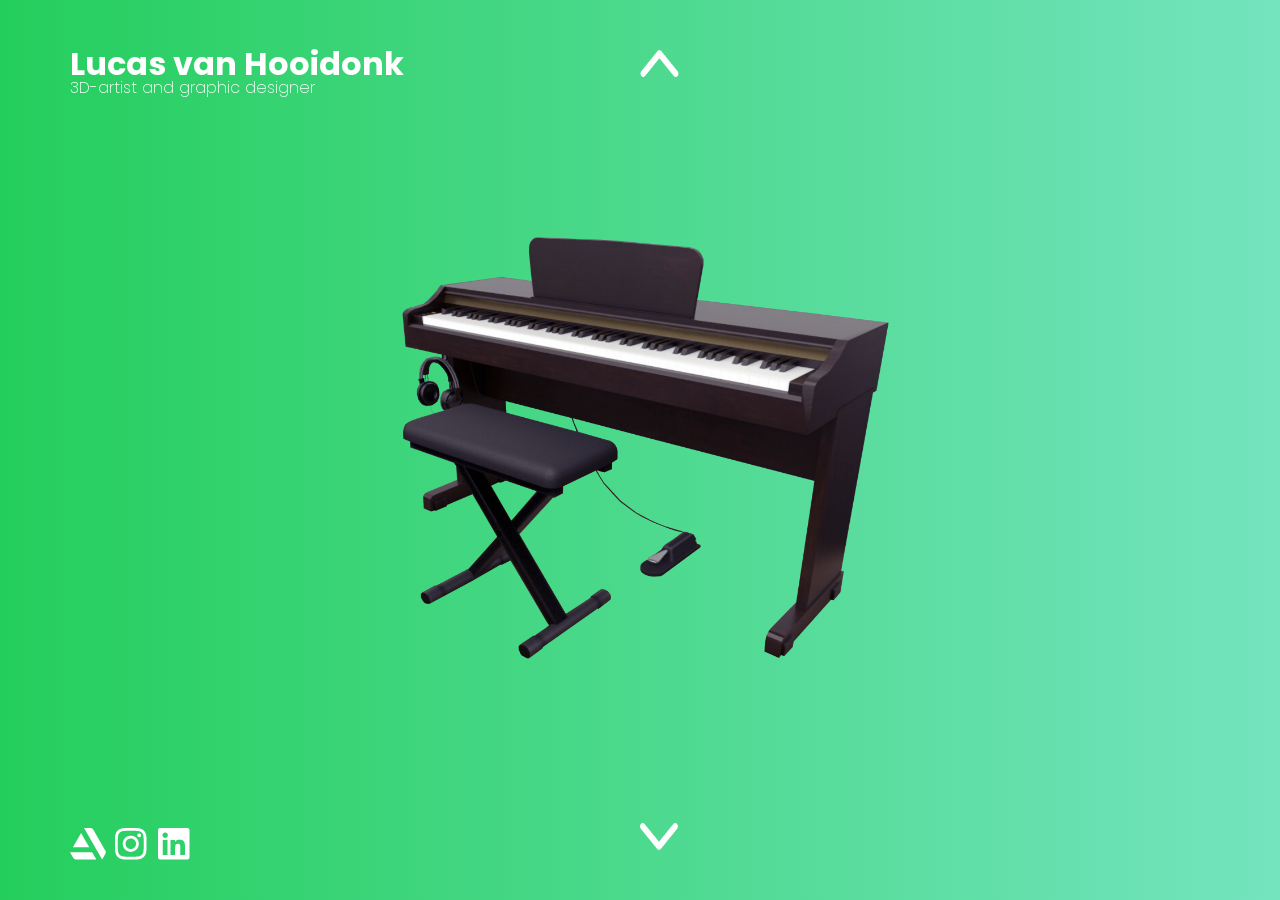
==== index.html @ cac7ad4a "Add files via upload" ====
<!DOCTYPE html>
<html lang="en">
<head>
    <meta charset="UTF-8">
    <meta name="viewport" content="width=device-width, initial-scale=1.0">
    <link rel="stylesheet" href="main.css" >
    <link rel="preconnect" href="https://fonts.googleapis.com">
    <link rel="preconnect" href="https://fonts.gstatic.com" crossorigin>
    <link href="https://fonts.googleapis.com/css2?family=Poppins:ital,wght@0,100;0,200;0,300;0,400;0,500;0,600;0,700;0,800;0,900;1,100;1,200;1,300;1,400;1,500;1,600;1,700;1,800;1,900&display=swap" rel="stylesheet">  
    <title> Portfolio </title>
</head>
<body>
    <div class="outer-wrapper">
        <div class="wrapper">
            <div class="slide one-3d"></div>
                <div id="parallax-3d"></div>
                <h1 class="title-3d">Lucas van Hooidonk</h1>
                <h2 class="subtext-3d">3D-artist and graphic designer</h2>
                <h1 class="catagorie-title-3d">3D-ART</h1>
                <script src="script.js"></script>   
            <div class="slide two-3d"></div>
            <div class="slide three-3d"></div>
            <div class="slide four-3d"></div>
        </div>
    </div>
    <a href="https://www.artstation.com/lucasvhooi">
        <img class="icon1" src="images/artstation-icon.png" alt="artstation-icon">
    </a> 
    <a href="https://www.instagram.com/lucasvhooi/">   
        <img class="icon2" src="images/instagram-icon.png" alt="instagram-icon">
    </a>
    <a href="https://www.linkedin.com/in/lucas-van-hooidonk-1b5964143">
        <img class="icon3" src="images/linkedin-icon.png" alt="linkedin-icon">
    </a>
    <a href="themonkeyco.html">
        <img class="navigation-but-top" src="images/arrow-icon.png" alt="arrow-icon">
    </a>
    <a href="graphic-design.html">
        <img class="navigation-but-bot" src="images/arrow-icon.png" alt="arrow-icon">
    </a>
</body>
---- main.css ----
/* ALL PAGES */
*{
    margin: 0 auto;
    padding: 0%;
}
::-webkit-scrollbar {
    position: relative;
    width: 10px;
    overflow-x: scroll;
  }
::-webkit-scrollbar-thumb {
    background: rgb(255, 255, 255);
    overflow-x: scroll;
  } 
::-webkit-scrollbar-thumb:hover {
    background: rgb(219, 219, 219);
    overflow-x: scroll;
  }
.icon1{
    position: absolute;
    bottom: 40px;
    left: 70px;
    animation: nav-load 400ms;
}
.icon2{
    position: absolute;
    bottom: 40px;
    left: 115px;
    animation: nav-load 400ms;
}
.icon3{
    position: absolute;
    bottom: 40px;
    left: 158px;
    animation: nav-load 400ms;
}
.navigation-but-top{
    margin-left: 50%;
    margin-top: 50px;
    position: absolute;
    width: 3%;
    height: 3%;
    transform: rotate(180deg);
}
.navigation-but-bot{
    margin-left: 50%;
    bottom: 50px;
    position: absolute;
    width: 3%;
    height: 3%;
}
.navigation-but-bot:hover{
    width: 3.5%;
    height: 3.5%;
}
.navigation-but-top:hover{
    width: 3.5%;
    height: 3.5%;
}
.wrapper{
    display: flex;
    flex-direction: row;
    width: 400vw;
    transform: rotate(90deg) translateY(-100vh);
    transform-origin: top left;
}
.outer-wrapper{
    width: 100vh;
    height: 100vw;
    transform: rotate(-90deg) translateX(-100vh);
    transform-origin: top left;
    overflow-y: scroll;
    overflow-x: hidden;
    position: absolute;
    scrollbar-width: none;
    -ms-overflow-style: none;
}
.slide{
    width: 100vw;
    height: 100vh;
}




/* THE MONKEY CO PAGE */
.one-tmc{
    background-image: linear-gradient(270deg, #ca74e4,#8A44D1);
}
.two-tmc{
    background-image: linear-gradient(270deg, #74e4d1,#ca74e4);
}
.three-tmc{
    background-image: linear-gradient(270deg, #8A44D1,#74e4d1);
}
.four-tmc{
    background-image: linear-gradient(270deg, #000000,#8A44D1);
}
h1.catagorie-title-tmc{
    align-items: center;
    position: absolute;
    color: white;
    font-size: 100px;
    z-index: 1;
    font-weight: 700;
    font-family: 'Poppins', sans-serif;
    transform: rotate(270deg);
    margin-top: 400px;
    margin-left: 1400px;
    animation: nav-side-load 1000ms;  
}
h1.title-tmc{
    margin-top: 40px;
    margin-left: 70px;
    z-index: 1;
    font-family: 'Poppins', sans-serif;
    color: white;
    position: absolute;
    animation: nav-load 400ms;
}
h2.subtext-tmc{
    margin-top: 75px;
    margin-left: 70px;
    z-index: 1;
    font-weight: 200;
    font-size: medium;
    font-family: 'Poppins', sans-serif;
    color: white;
    position: absolute;
    animation: nav-load 400ms;
}

#parallax-tmc{
   position: absolute;
   width: 25%;
   height: 100vh;
   background-image: url(images/tmcphoto.png);
   background-size: 450px;
   background-repeat: no-repeat;
   background-position: center;
   background-position: 50% 50%;
   animation: slide-in 500ms;
}

::-webkit-scrollbar-track {
    background-image: linear-gradient(0deg, #ca74e4,#8A44D1);
    overflow-x: scroll;
}

/* 3D-ART */
.one-3d{
    background-image: linear-gradient(270deg, #74e4bf,#24ce5c);
}
.two-3d{
    background-image: linear-gradient(270deg, #d9e474,#74e4bf);
}
.three-3d{
    background-image: linear-gradient(270deg, #4492d1,#d9e474);
}
.four-3d{
    background-image: linear-gradient(270deg, #000000,#4492d1);
}


h1.catagorie-title-3d{
    align-items: center;
    position: absolute;
    color: white;
    font-size: 100px;
    z-index: 1;
    font-weight: 700;
    font-family: 'Poppins', sans-serif;
    transform: rotate(270deg);
    margin-top: 400px;
    margin-left: 1650px;
    animation: nav-side-load 1000ms;  
}
h1.title-3d{
    margin-top: 40px;
    margin-left: 70px;
    z-index: 1;
    font-family: 'Poppins', sans-serif;
    color: white;
    position: absolute;
    animation: nav-load 400ms;
}
h2.subtext-3d{
    margin-top: 75px;
    margin-left: 70px;
    z-index: 1;
    font-weight: 200;
    font-size: medium;
    font-family: 'Poppins', sans-serif;
    color: white;
    position: absolute;
    animation: nav-load 400ms;
}

#parallax-3d{
   position: absolute;
   width: 25%;
   height: 100vh;
   background-image: url(images/pianomodel.png);
   background-size: 550px;
   background-repeat: no-repeat;
   background-position: center;
   background-position: 50% 50%;
   animation: slide-in 500ms;
}

/* GRAPHIC DESIGN */
.one-grd{
    background-image: linear-gradient(270deg, #ffc17a,#d47902);
}
.two-grd{
    background-image: linear-gradient(270deg, #e47474,#ffc17a);
}
.three-grd{
    background-image: linear-gradient(270deg, #c94242,#e47474);
}
.four-grd{
    background-image: linear-gradient(270deg, #000000,#c94242);
}
h1.catagorie-title-grd{
    align-items: center;
    position: absolute;
    color: white;
    font-size: 100px;
    z-index: 1;
    font-weight: 700;
    font-family: 'Poppins', sans-serif;
    transform: rotate(270deg);
    margin-top: 400px;
    margin-left: 1410px;
    animation: nav-side-load 1000ms;  
}
h1.title-grd{
    margin-top: 40px;
    margin-left: 70px;
    z-index: 1;
    font-family: 'Poppins', sans-serif;
    color: white;
    position: absolute;
    animation: nav-load 400ms;
}
h2.subtext-grd{
    margin-top: 75px;
    margin-left: 70px;
    z-index: 1;
    font-weight: 200;
    font-size: medium;
    font-family: 'Poppins', sans-serif;
    color: white;
    position: absolute;
    animation: nav-load 400ms;
}

#parallax-grd{
   position: absolute;
   width: 25%;
   height: 100vh;
   background-image: url(images/graphicdesign.png);
   background-size: 450px;
   background-repeat: no-repeat;
   background-position: center;
   background-position: 50% 50%;
   animation: slide-in 500ms;
}

/* PHOTOGRAPHY */
/* .one-pht{
    background-image: linear-gradient(270deg, #9debff,#27a39d);
}
.two-pht{
    background-image: linear-gradient(270deg, #e474b5,#9debff);
}
.three-pht{
    background-image: linear-gradient(270deg, #4d44d1,#e474b5);
}
.four-pht{
    background-image: linear-gradient(270deg, #000000,#4d44d1);
} */
.one-pht{
    background-color: #cc1f1f;
}
.two-pht{
    background-color: #0fbd2c;
}
.three-pht{
    background-color: #127391;
}
.four-pht{
    background-color: #b8205a;
}
h1.catagorie-title-pht{

    position: absolute;
    color: white;
    font-size: 100px;
    z-index: 1;
    font-weight: 700;
    font-family: 'Poppins', sans-serif;
    transform: rotate(270deg);
    margin-top: 5%;
    margin-left: 19%;
    animation: nav-side-load 1000ms;  
}
h1.title-pht{
    margin-top: 40px;
    margin-left: 70px;
    z-index: 1;
    font-family: 'Poppins', sans-serif;
    color: white;
    position: absolute;
    animation: nav-load 400ms;
}
h2.subtext-pht{
    margin-top: 75px;
    margin-left: 70px;
    z-index: 1;
    font-weight: 200;
    font-size: medium;
    font-family: 'Poppins', sans-serif;
    color: white;
    position: absolute;
    animation: nav-load 400ms;
}

#parallax-pht{
   position: absolute;
   width: 23%;
   height: 100vh;
   background-image: url(images/camera.png);
   background-size: 450px;
   background-repeat: no-repeat;
   background-position: center;
   animation: slide-in 500ms;

}

p.centercontent{
    justify-content: center;
    position: absolute;
    left: 50%;
    top: 50%;
}






/* ANIMATIONS */
@keyframes nav-load{
    0%{
        transform: translateY(-100%);
    }
}

@keyframes nav-side-load{
    0%{
        transform: translateX(100%);
    }
}

@keyframes slide-in{
    0%{
        transform: translateY(-80vh);
    }

    100%{
        transform: translateY(0vh);
    }
}
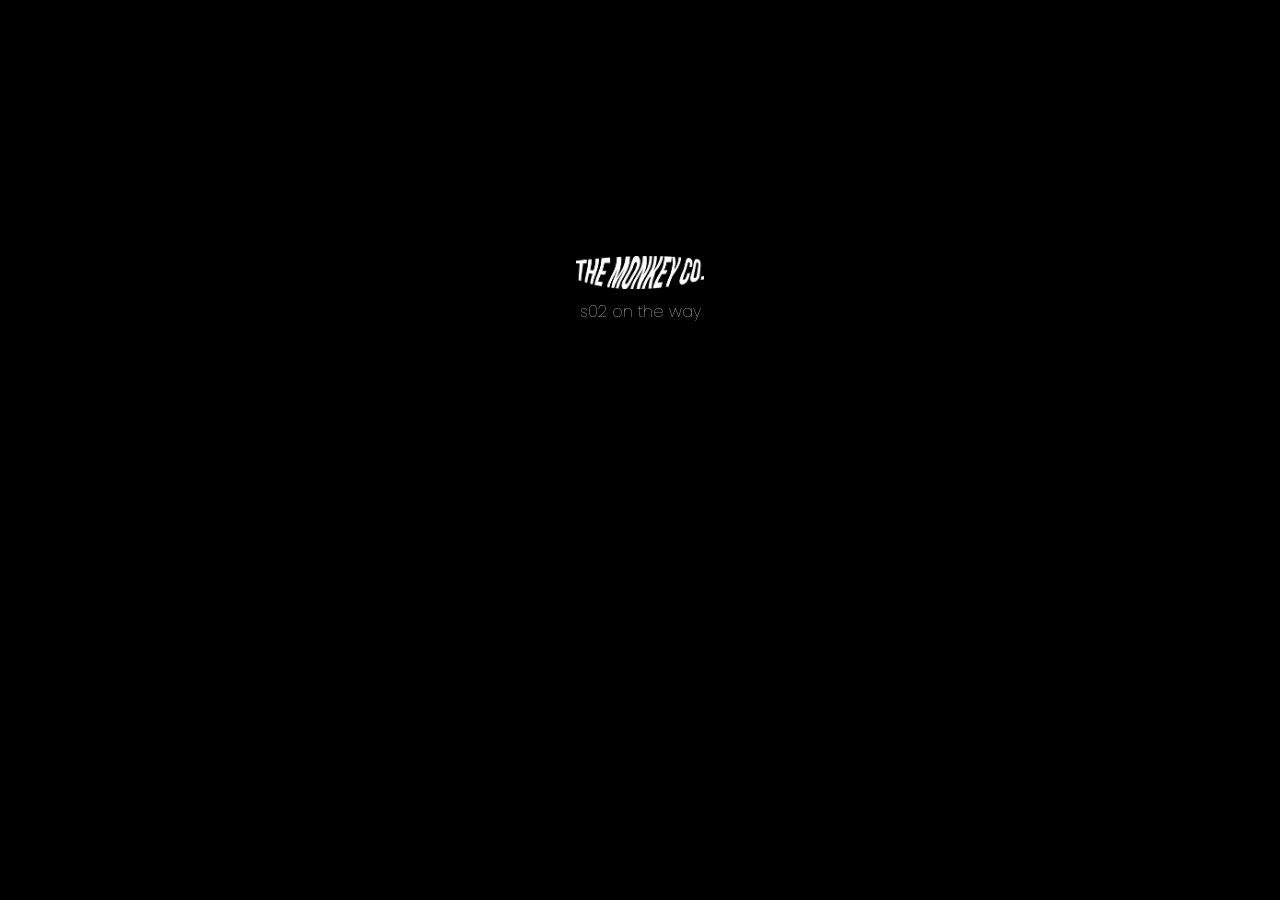
==== commit 196d7dc0: "Add files via upload" ====
--- a/index.html
+++ b/index.html
@@ -2,40 +2,17 @@
 <html lang="en">
 <head>
     <meta charset="UTF-8">
+    <meta http-equiv="X-UA-Compatible" content="IE=edge">
     <meta name="viewport" content="width=device-width, initial-scale=1.0">
     <link rel="stylesheet" href="main.css" >
     <link rel="preconnect" href="https://fonts.googleapis.com">
     <link rel="preconnect" href="https://fonts.gstatic.com" crossorigin>
     <link href="https://fonts.googleapis.com/css2?family=Poppins:ital,wght@0,100;0,200;0,300;0,400;0,500;0,600;0,700;0,800;0,900;1,100;1,200;1,300;1,400;1,500;1,600;1,700;1,800;1,900&display=swap" rel="stylesheet">  
-    <title> Portfolio </title>
+    <title>Comming soon</title>
 </head>
 <body>
-    <div class="outer-wrapper">
-        <div class="wrapper">
-            <div class="slide one-3d"></div>
-                <div id="parallax-3d"></div>
-                <h1 class="title-3d">Lucas van Hooidonk</h1>
-                <h2 class="subtext-3d">3D-artist and graphic designer</h2>
-                <h1 class="catagorie-title-3d">3D-ART</h1>
-                <script src="script.js"></script>   
-            <div class="slide two-3d"></div>
-            <div class="slide three-3d"></div>
-            <div class="slide four-3d"></div>
-        </div>
-    </div>
-    <a href="https://www.artstation.com/lucasvhooi">
-        <img class="icon1" src="images/artstation-icon.png" alt="artstation-icon">
-    </a> 
-    <a href="https://www.instagram.com/lucasvhooi/">   
-        <img class="icon2" src="images/instagram-icon.png" alt="instagram-icon">
-    </a>
-    <a href="https://www.linkedin.com/in/lucas-van-hooidonk-1b5964143">
-        <img class="icon3" src="images/linkedin-icon.png" alt="linkedin-icon">
-    </a>
-    <a href="themonkeyco.html">
-        <img class="navigation-but-top" src="images/arrow-icon.png" alt="arrow-icon">
-    </a>
-    <a href="graphic-design.html">
-        <img class="navigation-but-bot" src="images/arrow-icon.png" alt="arrow-icon">
-    </a>
-</body>+    <img class="center" src="images/Basic_Logo_White.png" alt="The Monkey Co. Logo">
+    <h1>s02 on the way</h1> 
+    
+</body>
+</html>
--- a/main.css
+++ b/main.css
@@ -1,374 +1,24 @@
-/* ALL PAGES */
+
 *{
     margin: 0 auto;
     padding: 0%;
 }
-::-webkit-scrollbar {
-    position: relative;
-    width: 10px;
-    overflow-x: scroll;
-  }
-::-webkit-scrollbar-thumb {
-    background: rgb(255, 255, 255);
-    overflow-x: scroll;
-  } 
-::-webkit-scrollbar-thumb:hover {
-    background: rgb(219, 219, 219);
-    overflow-x: scroll;
-  }
-.icon1{
-    position: absolute;
-    bottom: 40px;
-    left: 70px;
-    animation: nav-load 400ms;
-}
-.icon2{
-    position: absolute;
-    bottom: 40px;
-    left: 115px;
-    animation: nav-load 400ms;
-}
-.icon3{
-    position: absolute;
-    bottom: 40px;
-    left: 158px;
-    animation: nav-load 400ms;
-}
-.navigation-but-top{
-    margin-left: 50%;
-    margin-top: 50px;
-    position: absolute;
-    width: 3%;
-    height: 3%;
-    transform: rotate(180deg);
-}
-.navigation-but-bot{
-    margin-left: 50%;
-    bottom: 50px;
-    position: absolute;
-    width: 3%;
-    height: 3%;
-}
-.navigation-but-bot:hover{
-    width: 3.5%;
-    height: 3.5%;
-}
-.navigation-but-top:hover{
-    width: 3.5%;
-    height: 3.5%;
-}
-.wrapper{
-    display: flex;
-    flex-direction: row;
-    width: 400vw;
-    transform: rotate(90deg) translateY(-100vh);
-    transform-origin: top left;
-}
-.outer-wrapper{
-    width: 100vh;
-    height: 100vw;
-    transform: rotate(-90deg) translateX(-100vh);
-    transform-origin: top left;
-    overflow-y: scroll;
-    overflow-x: hidden;
-    position: absolute;
-    scrollbar-width: none;
-    -ms-overflow-style: none;
-}
-.slide{
-    width: 100vw;
-    height: 100vh;
-}
-
-
-
-
-/* THE MONKEY CO PAGE */
-.one-tmc{
-    background-image: linear-gradient(270deg, #ca74e4,#8A44D1);
-}
-.two-tmc{
-    background-image: linear-gradient(270deg, #74e4d1,#ca74e4);
-}
-.three-tmc{
-    background-image: linear-gradient(270deg, #8A44D1,#74e4d1);
-}
-.four-tmc{
-    background-image: linear-gradient(270deg, #000000,#8A44D1);
-}
-h1.catagorie-title-tmc{
-    align-items: center;
-    position: absolute;
-    color: white;
-    font-size: 100px;
-    z-index: 1;
-    font-weight: 700;
+body {
+    background-color: rgb(0, 0, 0);
+    }
+h1{
+    text-align: center;
     font-family: 'Poppins', sans-serif;
-    transform: rotate(270deg);
-    margin-top: 400px;
-    margin-left: 1400px;
-    animation: nav-side-load 1000ms;  
-}
-h1.title-tmc{
-    margin-top: 40px;
-    margin-left: 70px;
-    z-index: 1;
-    font-family: 'Poppins', sans-serif;
-    color: white;
-    position: absolute;
-    animation: nav-load 400ms;
-}
-h2.subtext-tmc{
-    margin-top: 75px;
-    margin-left: 70px;
-    z-index: 1;
-    font-weight: 200;
+    font-weight: 100;
+    color: rgb(255, 255, 255);
     font-size: medium;
-    font-family: 'Poppins', sans-serif;
-    color: white;
-    position: absolute;
-    animation: nav-load 400ms;
-}
-
-#parallax-tmc{
-   position: absolute;
-   width: 25%;
-   height: 100vh;
-   background-image: url(images/tmcphoto.png);
-   background-size: 450px;
-   background-repeat: no-repeat;
-   background-position: center;
-   background-position: 50% 50%;
-   animation: slide-in 500ms;
-}
-
-::-webkit-scrollbar-track {
-    background-image: linear-gradient(0deg, #ca74e4,#8A44D1);
-    overflow-x: scroll;
-}
-
-/* 3D-ART */
-.one-3d{
-    background-image: linear-gradient(270deg, #74e4bf,#24ce5c);
-}
-.two-3d{
-    background-image: linear-gradient(270deg, #d9e474,#74e4bf);
-}
-.three-3d{
-    background-image: linear-gradient(270deg, #4492d1,#d9e474);
-}
-.four-3d{
-    background-image: linear-gradient(270deg, #000000,#4492d1);
-}
-
-
-h1.catagorie-title-3d{
-    align-items: center;
-    position: absolute;
-    color: white;
-    font-size: 100px;
-    z-index: 1;
-    font-weight: 700;
-    font-family: 'Poppins', sans-serif;
-    transform: rotate(270deg);
-    margin-top: 400px;
-    margin-left: 1650px;
-    animation: nav-side-load 1000ms;  
-}
-h1.title-3d{
-    margin-top: 40px;
-    margin-left: 70px;
-    z-index: 1;
-    font-family: 'Poppins', sans-serif;
-    color: white;
-    position: absolute;
-    animation: nav-load 400ms;
-}
-h2.subtext-3d{
-    margin-top: 75px;
-    margin-left: 70px;
-    z-index: 1;
-    font-weight: 200;
-    font-size: medium;
-    font-family: 'Poppins', sans-serif;
-    color: white;
-    position: absolute;
-    animation: nav-load 400ms;
-}
-
-#parallax-3d{
-   position: absolute;
-   width: 25%;
-   height: 100vh;
-   background-image: url(images/pianomodel.png);
-   background-size: 550px;
-   background-repeat: no-repeat;
-   background-position: center;
-   background-position: 50% 50%;
-   animation: slide-in 500ms;
-}
-
-/* GRAPHIC DESIGN */
-.one-grd{
-    background-image: linear-gradient(270deg, #ffc17a,#d47902);
-}
-.two-grd{
-    background-image: linear-gradient(270deg, #e47474,#ffc17a);
-}
-.three-grd{
-    background-image: linear-gradient(270deg, #c94242,#e47474);
-}
-.four-grd{
-    background-image: linear-gradient(270deg, #000000,#c94242);
-}
-h1.catagorie-title-grd{
-    align-items: center;
-    position: absolute;
-    color: white;
-    font-size: 100px;
-    z-index: 1;
-    font-weight: 700;
-    font-family: 'Poppins', sans-serif;
-    transform: rotate(270deg);
-    margin-top: 400px;
-    margin-left: 1410px;
-    animation: nav-side-load 1000ms;  
-}
-h1.title-grd{
-    margin-top: 40px;
-    margin-left: 70px;
-    z-index: 1;
-    font-family: 'Poppins', sans-serif;
-    color: white;
-    position: absolute;
-    animation: nav-load 400ms;
-}
-h2.subtext-grd{
-    margin-top: 75px;
-    margin-left: 70px;
-    z-index: 1;
-    font-weight: 200;
-    font-size: medium;
-    font-family: 'Poppins', sans-serif;
-    color: white;
-    position: absolute;
-    animation: nav-load 400ms;
-}
-
-#parallax-grd{
-   position: absolute;
-   width: 25%;
-   height: 100vh;
-   background-image: url(images/graphicdesign.png);
-   background-size: 450px;
-   background-repeat: no-repeat;
-   background-position: center;
-   background-position: 50% 50%;
-   animation: slide-in 500ms;
-}
-
-/* PHOTOGRAPHY */
-/* .one-pht{
-    background-image: linear-gradient(270deg, #9debff,#27a39d);
-}
-.two-pht{
-    background-image: linear-gradient(270deg, #e474b5,#9debff);
-}
-.three-pht{
-    background-image: linear-gradient(270deg, #4d44d1,#e474b5);
-}
-.four-pht{
-    background-image: linear-gradient(270deg, #000000,#4d44d1);
-} */
-.one-pht{
-    background-color: #cc1f1f;
-}
-.two-pht{
-    background-color: #0fbd2c;
-}
-.three-pht{
-    background-color: #127391;
-}
-.four-pht{
-    background-color: #b8205a;
-}
-h1.catagorie-title-pht{
-
-    position: absolute;
-    color: white;
-    font-size: 100px;
-    z-index: 1;
-    font-weight: 700;
-    font-family: 'Poppins', sans-serif;
-    transform: rotate(270deg);
-    margin-top: 5%;
-    margin-left: 19%;
-    animation: nav-side-load 1000ms;  
-}
-h1.title-pht{
-    margin-top: 40px;
-    margin-left: 70px;
-    z-index: 1;
-    font-family: 'Poppins', sans-serif;
-    color: white;
-    position: absolute;
-    animation: nav-load 400ms;
-}
-h2.subtext-pht{
-    margin-top: 75px;
-    margin-left: 70px;
-    z-index: 1;
-    font-weight: 200;
-    font-size: medium;
-    font-family: 'Poppins', sans-serif;
-    color: white;
-    position: absolute;
-    animation: nav-load 400ms;
-}
-
-#parallax-pht{
-   position: absolute;
-   width: 23%;
-   height: 100vh;
-   background-image: url(images/camera.png);
-   background-size: 450px;
-   background-repeat: no-repeat;
-   background-position: center;
-   animation: slide-in 500ms;
+    margin-top: 10px;
 
 }
-
-p.centercontent{
-    justify-content: center;
-    position: absolute;
-    left: 50%;
-    top: 50%;
-}
-
-
-
-
-
-
-/* ANIMATIONS */
-@keyframes nav-load{
-    0%{
-        transform: translateY(-100%);
-    }
-}
-
-@keyframes nav-side-load{
-    0%{
-        transform: translateX(100%);
-    }
-}
-
-@keyframes slide-in{
-    0%{
-        transform: translateY(-80vh);
-    }
-
-    100%{
-        transform: translateY(0vh);
-    }
-}+.center {
+    display: block;
+    margin-left: auto;
+    margin-right: auto;
+    width: 10%;
+    margin-top: 20%;
+  }
